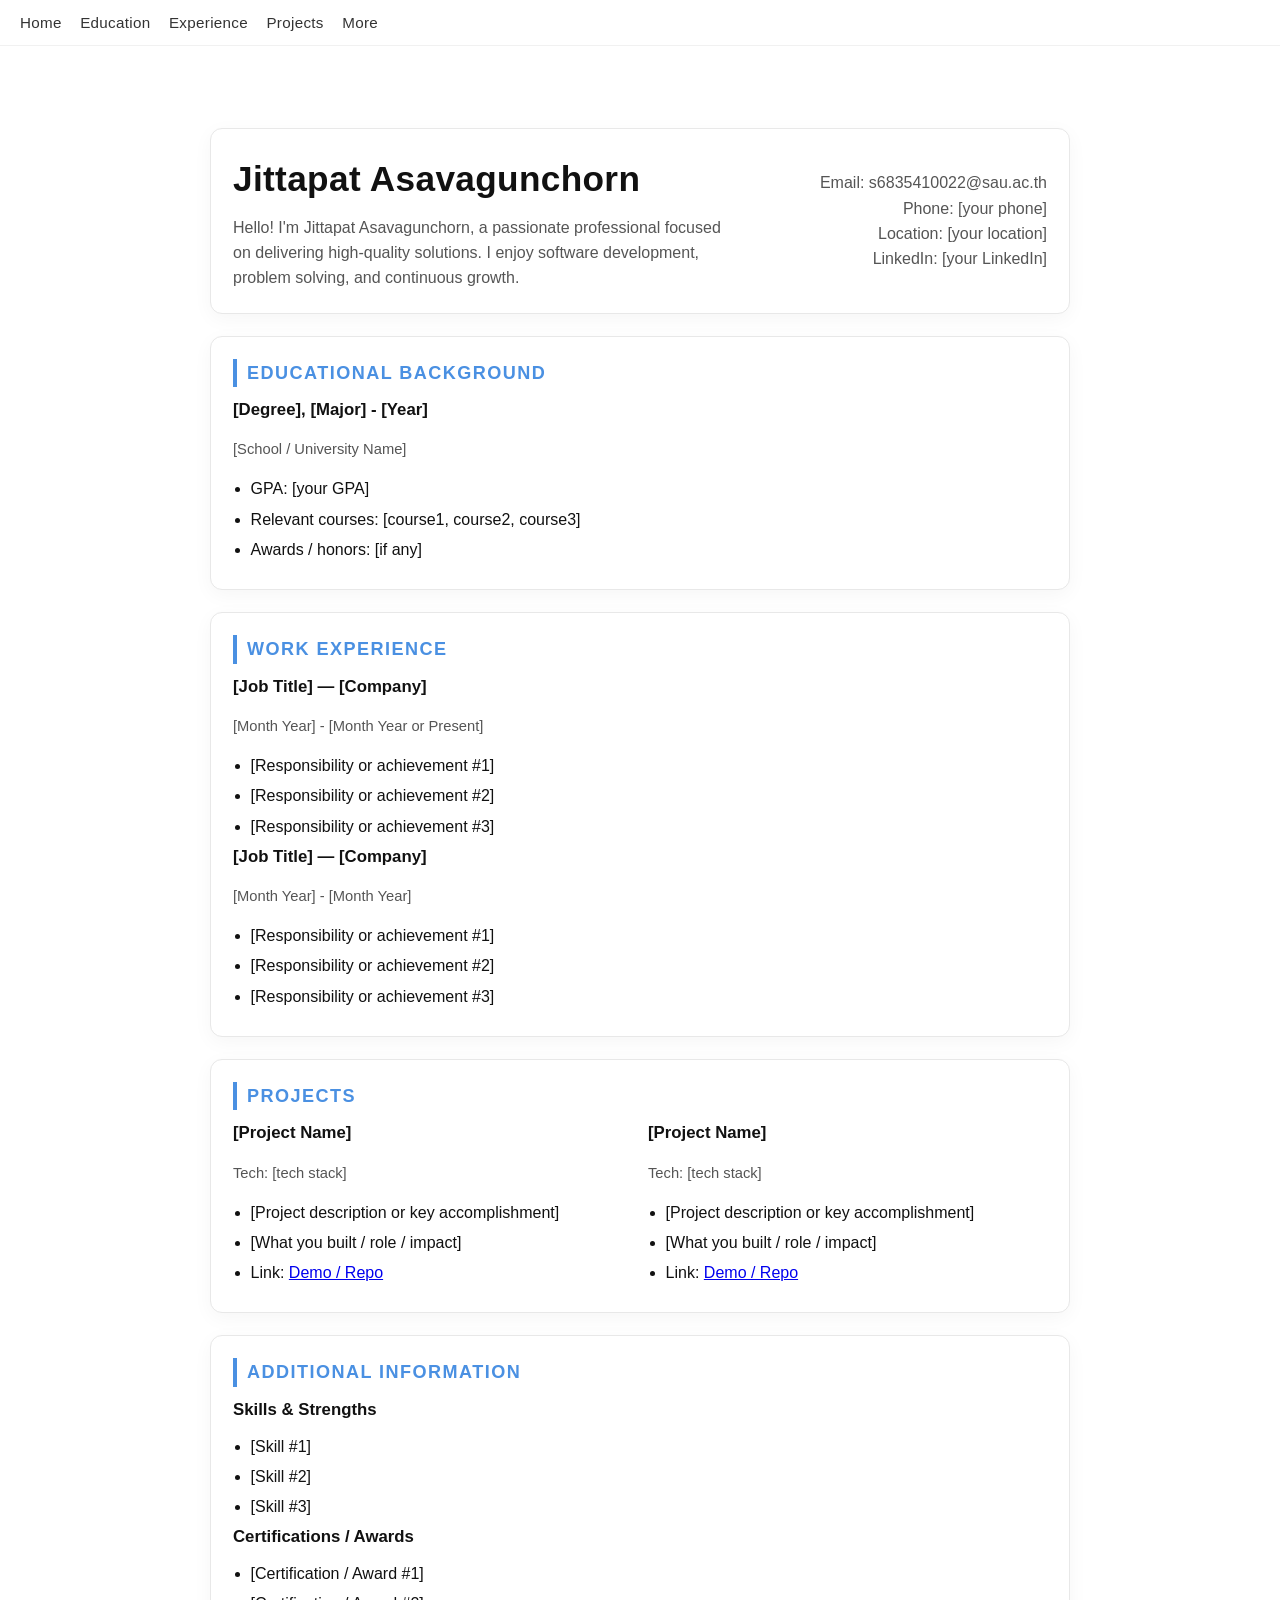
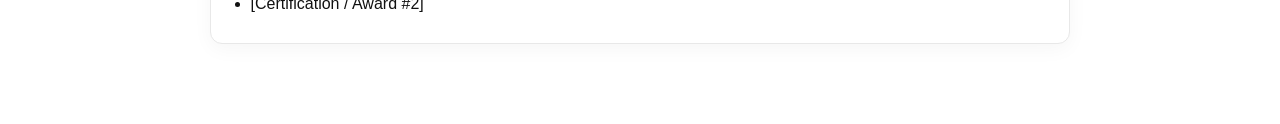
==== index.html @ 87a042e5 "Add portfolio website" ====
<!DOCTYPE html>
<html lang="en">
<head>
  <meta charset="UTF-8" />
  <meta name="viewport" content="width=device-width, initial-scale=1.0" />
  <title>Profile Portfolio</title>
  <style>
    :root {
      color-scheme: light;
      --bg: #ffffff;
      --text: #111111;
      --muted: #555555;
      --border: #e8e8e8;
      --accent: #4a90e2;
      --max-width: 900px;
    }

    * { box-sizing: border-box; }

    body {
      margin: 0;
      font-family: "Inter", "Segoe UI", Roboto, sans-serif;
      background: var(--bg);
      color: var(--text);
      line-height: 1.58;
    }

    .page {
      max-width: var(--max-width);
      margin: 0 auto;
      padding: 40px 20px 80px;
    }

    .card {
      border: 1px solid var(--border);
      border-radius: 12px;
      padding: 22px;
      background: #fff;
      box-shadow: 0 5px 20px rgba(0, 0, 0, 0.04);
      margin-top: 22px;
    }

    .hero h1 {
      margin: 0 0 8px;
      font-size: 2.2rem;
      letter-spacing: 0.01em;
    }

    .hero p {
      margin: 0;
      color: var(--muted);
      font-size: 1rem;
    }

    .section-title {
      margin-top: 0;
      margin-bottom: 10px;
      font-size: 1.13rem;
      text-transform: uppercase;
      letter-spacing: 0.08em;
      color: var(--accent);
    }

    .subheading {
      margin: 0;
      font-size: 1.05rem;
      font-weight: 600;
    }

    .muted {
      color: var(--muted);
      font-size: 0.92rem;
    }

    .list {
      margin: 10px 0 0;
      padding-left: 1.1rem;
    }

    .list li {
      margin: 5px 0;
    }

    .box-row {
      display: grid;
      grid-template-columns: 1fr;
      gap: 16px;
    }

    .topnav {
      position: sticky;
      top: 0;
      z-index: 20;
      background: rgba(255,255,255,0.98);
      border-bottom: 1px solid #f1f1f1;
      backdrop-filter: blur(8px);
      padding: 10px 20px;
      margin-bottom: 20px;
    }

    .topnav a {
      color: #333;
      text-decoration: none;
      margin-right: 14px;
      font-weight: 500;
      font-size: 0.95rem;
      letter-spacing: 0.02em;
    }

    .topnav a:hover {
      color: var(--accent);
    }

    .card {
      border: 1px solid var(--border);
      border-radius: 12px;
      padding: 22px;
      background: #fff;
      box-shadow: 0 5px 20px rgba(0, 0, 0, 0.04);
      margin-top: 22px;
      transition: transform 0.18s ease, box-shadow 0.18s ease;
    }

    .card:hover {
      transform: translateY(-2px);
      box-shadow: 0 10px 30px rgba(0, 0, 0, 0.08);
    }

    .section-title {
      margin-top: 0;
      margin-bottom: 10px;
      font-size: 1.13rem;
      text-transform: uppercase;
      letter-spacing: 0.08em;
      color: var(--accent);
      border-left: 4px solid var(--accent);
      padding-left: 10px;
    }

    @media (min-width: 720px) {
      .box-row { grid-template-columns: repeat(2, 1fr); }
      .hero { display: flex; justify-content: space-between; align-items: center; }
      .hero .left {max-width: 60%;}
      .hero .right {text-align: right;}
    }
  </style>
</head>
<body>
  <nav class="topnav">
    <a href="#home">Home</a>
    <a href="#education">Education</a>
    <a href="#experience">Experience</a>
    <a href="#projects">Projects</a>
    <a href="#more-info">More</a>
  </nav>

  <main class="page">
    <!-- 1. My information -->
    <section class="card hero" id="home">
      <div class="left">
        <h1>Jittapat Asavagunchorn</h1>
        <p>Hello! I'm Jittapat Asavagunchorn, a passionate professional focused on delivering high-quality solutions. I enjoy software development, problem solving, and continuous growth.</p>
      </div>
      <div class="right">
        <p class="muted">Email: s6835410022@sau.ac.th</p>
        <p class="muted">Phone: [your phone]</p>
        <p class="muted">Location: [your location]</p>
        <p class="muted">LinkedIn: [your LinkedIn]</p>
      </div>
    </section>

    <!-- 2. Educational background -->
    <section class="card" id="education">
      <h2 class="section-title">Educational Background</h2>
      <article>
        <p class="subheading">[Degree], [Major] - [Year]</p>
        <p class="muted">[School / University Name]</p>
        <ul class="list">
          <li>GPA: [your GPA]</li>
          <li>Relevant courses: [course1, course2, course3]</li>
          <li>Awards / honors: [if any]</li>
        </ul>
      </article>
    </section>

    <!-- 3. Work experience -->
    <section class="card" id="experience">
      <h2 class="section-title">Work Experience</h2>
      <article>
        <p class="subheading">[Job Title] — [Company]</p>
        <p class="muted">[Month Year] - [Month Year or Present]</p>
        <ul class="list">
          <li>[Responsibility or achievement #1]</li>
          <li>[Responsibility or achievement #2]</li>
          <li>[Responsibility or achievement #3]</li>
        </ul>
      </article>
      <article>
        <p class="subheading">[Job Title] — [Company]</p>
        <p class="muted">[Month Year] - [Month Year]</p>
        <ul class="list">
          <li>[Responsibility or achievement #1]</li>
          <li>[Responsibility or achievement #2]</li>
          <li>[Responsibility or achievement #3]</li>
        </ul>
      </article>
    </section>

    <!-- 4. Projects -->
    <section class="card" id="projects">
      <h2 class="section-title">Projects</h2>
      <div class="box-row">
        <article>
          <p class="subheading">[Project Name]</p>
          <p class="muted">Tech: [tech stack]</p>
          <ul class="list">
            <li>[Project description or key accomplishment]</li>
            <li>[What you built / role / impact]</li>
            <li>Link: <a href="[link]" target="_blank">Demo / Repo</a></li>
          </ul>
        </article>
        <article>
          <p class="subheading">[Project Name]</p>
          <p class="muted">Tech: [tech stack]</p>
          <ul class="list">
            <li>[Project description or key accomplishment]</li>
            <li>[What you built / role / impact]</li>
            <li>Link: <a href="[link]" target="_blank">Demo / Repo</a></li>
          </ul>
        </article>
      </div>
    </section>

    <!-- 5. More info -->
    <section class="card" id="more-info">
      <h2 class="section-title">Additional Information</h2>
      <article>
        <p class="subheading">Skills & Strengths</p>
        <ul class="list">
          <li>[Skill #1]</li>
          <li>[Skill #2]</li>
          <li>[Skill #3]</li>
        </ul>
      </article>
      <article>
        <p class="subheading">Certifications / Awards</p>
        <ul class="list">
          <li>[Certification / Award #1]</li>
          <li>[Certification / Award #2]</li>
        </ul>
      </article>
    </section>
  </main>
</body>
</html>
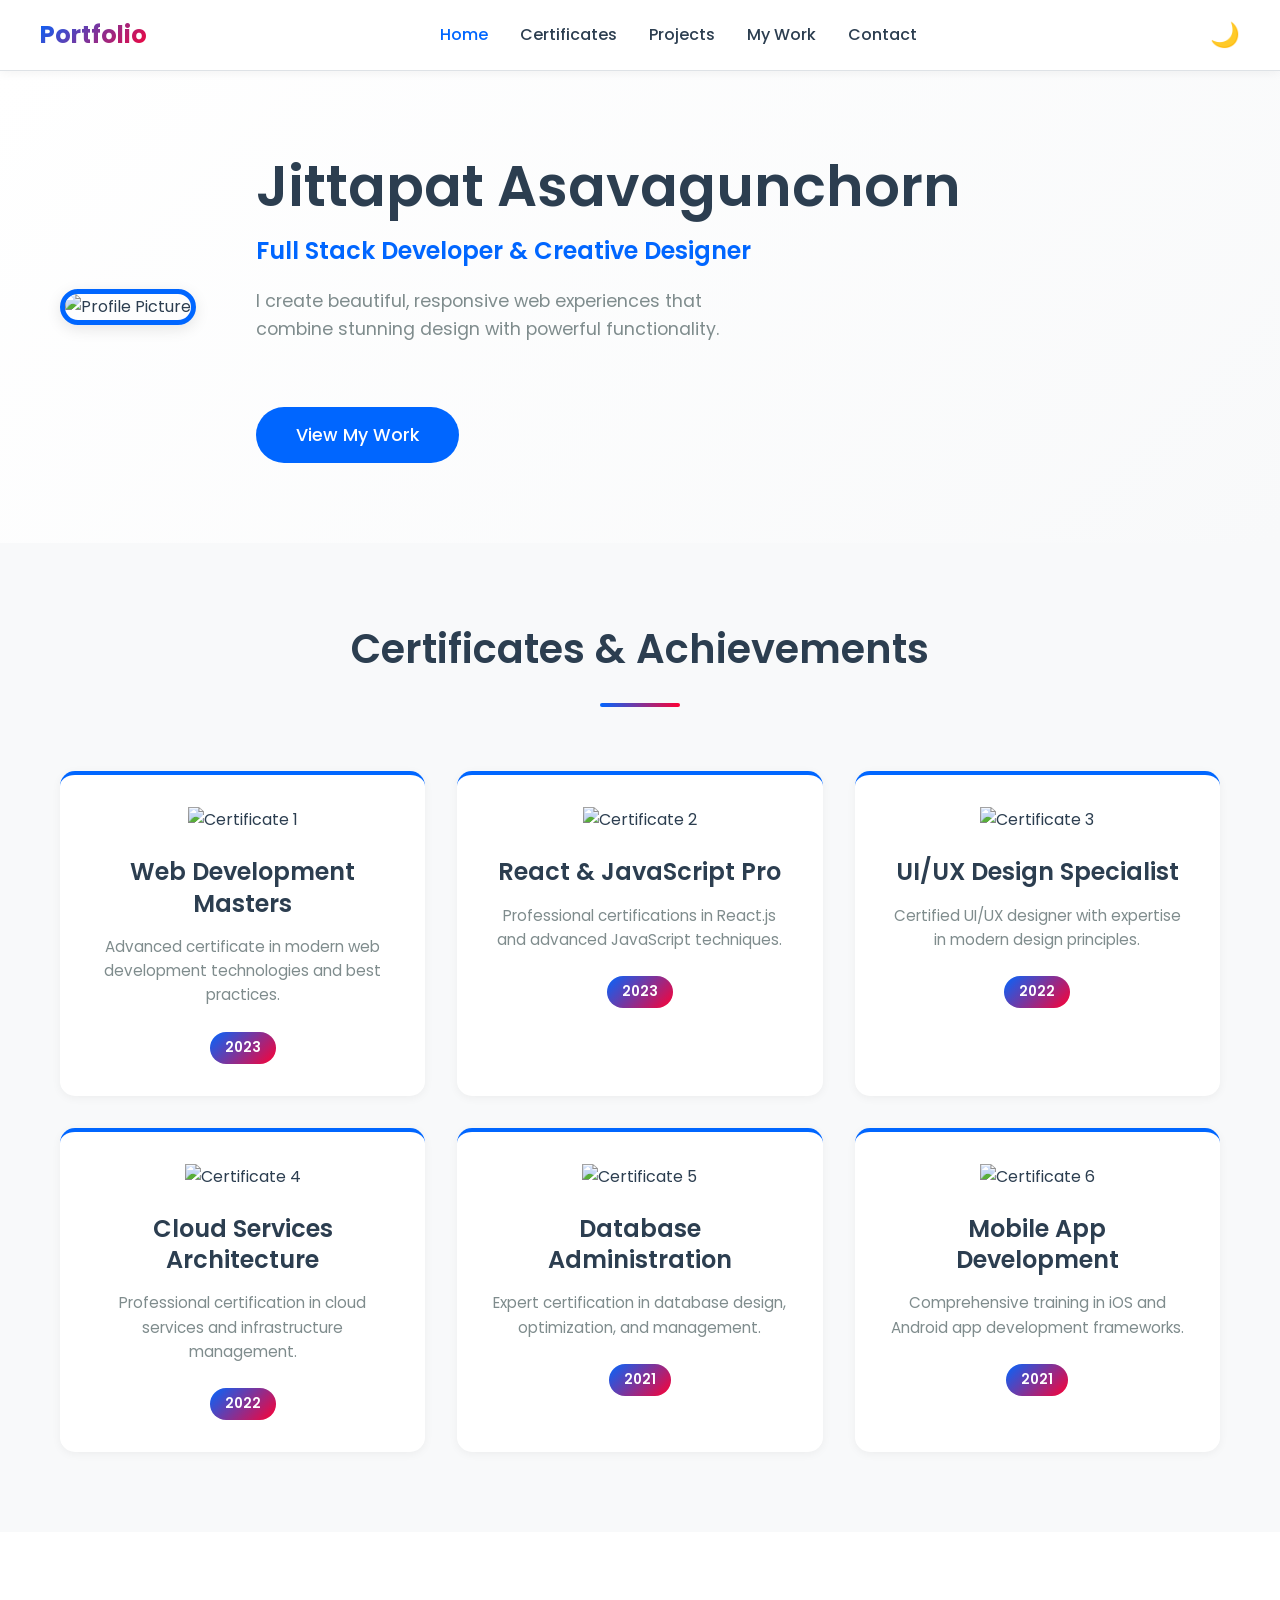
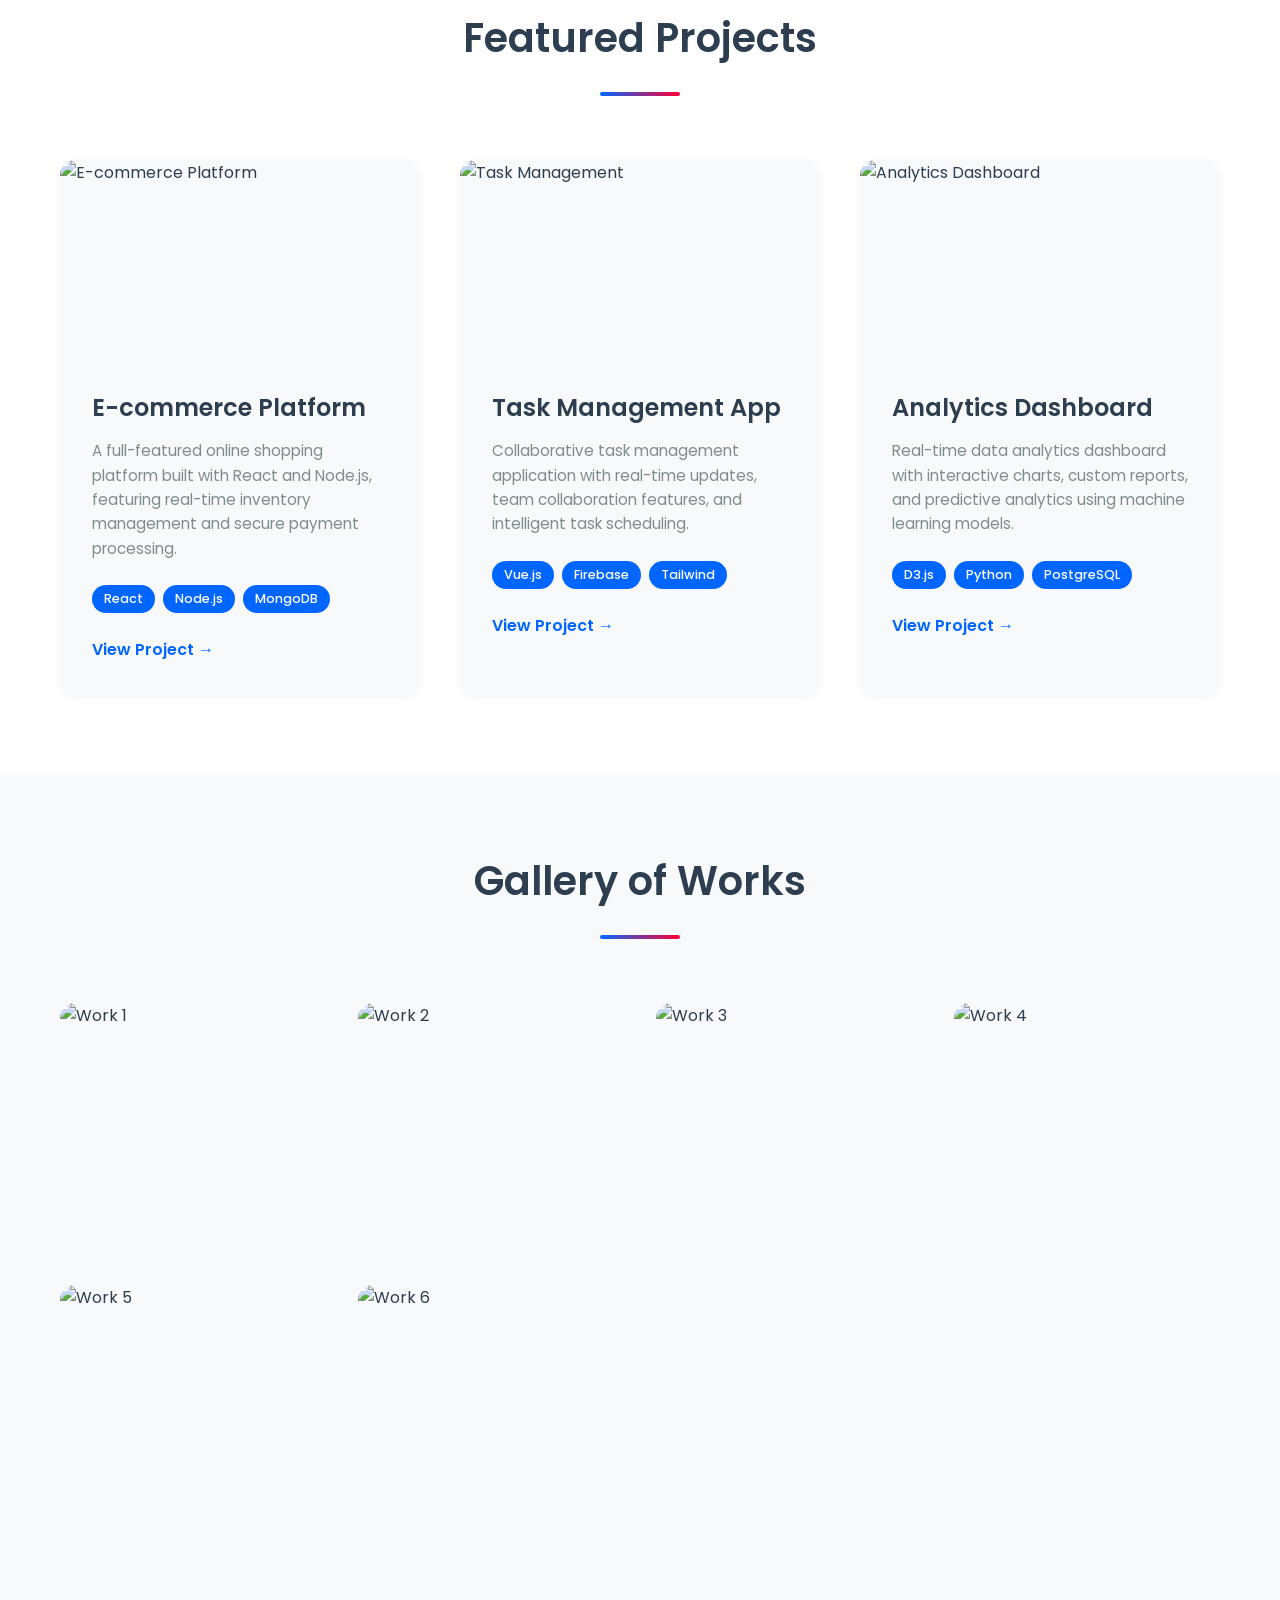
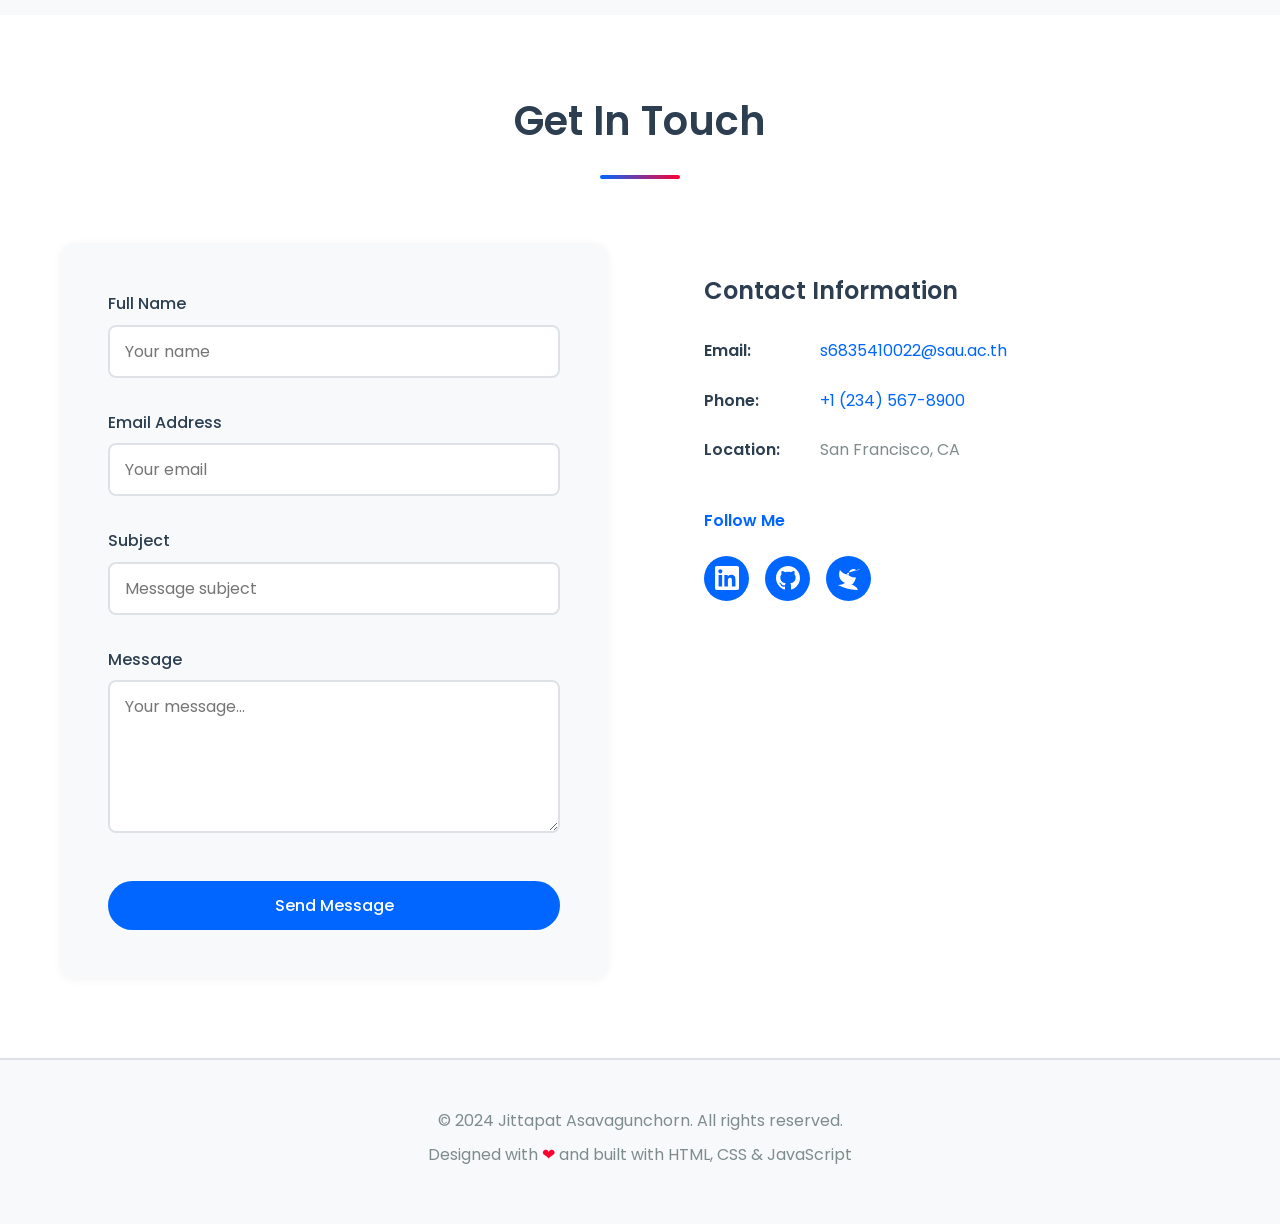
==== commit 2532615b: "new update" ====
--- a/index.html
+++ b/index.html
@@ -1,255 +1,315 @@
 <!DOCTYPE html>
 <html lang="en">
 <head>
-  <meta charset="UTF-8" />
-  <meta name="viewport" content="width=device-width, initial-scale=1.0" />
-  <title>Profile Portfolio</title>
-  <style>
-    :root {
-      color-scheme: light;
-      --bg: #ffffff;
-      --text: #111111;
-      --muted: #555555;
-      --border: #e8e8e8;
-      --accent: #4a90e2;
-      --max-width: 900px;
-    }
-
-    * { box-sizing: border-box; }
-
-    body {
-      margin: 0;
-      font-family: "Inter", "Segoe UI", Roboto, sans-serif;
-      background: var(--bg);
-      color: var(--text);
-      line-height: 1.58;
-    }
-
-    .page {
-      max-width: var(--max-width);
-      margin: 0 auto;
-      padding: 40px 20px 80px;
-    }
-
-    .card {
-      border: 1px solid var(--border);
-      border-radius: 12px;
-      padding: 22px;
-      background: #fff;
-      box-shadow: 0 5px 20px rgba(0, 0, 0, 0.04);
-      margin-top: 22px;
-    }
-
-    .hero h1 {
-      margin: 0 0 8px;
-      font-size: 2.2rem;
-      letter-spacing: 0.01em;
-    }
-
-    .hero p {
-      margin: 0;
-      color: var(--muted);
-      font-size: 1rem;
-    }
-
-    .section-title {
-      margin-top: 0;
-      margin-bottom: 10px;
-      font-size: 1.13rem;
-      text-transform: uppercase;
-      letter-spacing: 0.08em;
-      color: var(--accent);
-    }
-
-    .subheading {
-      margin: 0;
-      font-size: 1.05rem;
-      font-weight: 600;
-    }
-
-    .muted {
-      color: var(--muted);
-      font-size: 0.92rem;
-    }
-
-    .list {
-      margin: 10px 0 0;
-      padding-left: 1.1rem;
-    }
-
-    .list li {
-      margin: 5px 0;
-    }
-
-    .box-row {
-      display: grid;
-      grid-template-columns: 1fr;
-      gap: 16px;
-    }
-
-    .topnav {
-      position: sticky;
-      top: 0;
-      z-index: 20;
-      background: rgba(255,255,255,0.98);
-      border-bottom: 1px solid #f1f1f1;
-      backdrop-filter: blur(8px);
-      padding: 10px 20px;
-      margin-bottom: 20px;
-    }
-
-    .topnav a {
-      color: #333;
-      text-decoration: none;
-      margin-right: 14px;
-      font-weight: 500;
-      font-size: 0.95rem;
-      letter-spacing: 0.02em;
-    }
-
-    .topnav a:hover {
-      color: var(--accent);
-    }
-
-    .card {
-      border: 1px solid var(--border);
-      border-radius: 12px;
-      padding: 22px;
-      background: #fff;
-      box-shadow: 0 5px 20px rgba(0, 0, 0, 0.04);
-      margin-top: 22px;
-      transition: transform 0.18s ease, box-shadow 0.18s ease;
-    }
-
-    .card:hover {
-      transform: translateY(-2px);
-      box-shadow: 0 10px 30px rgba(0, 0, 0, 0.08);
-    }
-
-    .section-title {
-      margin-top: 0;
-      margin-bottom: 10px;
-      font-size: 1.13rem;
-      text-transform: uppercase;
-      letter-spacing: 0.08em;
-      color: var(--accent);
-      border-left: 4px solid var(--accent);
-      padding-left: 10px;
-    }
-
-    @media (min-width: 720px) {
-      .box-row { grid-template-columns: repeat(2, 1fr); }
-      .hero { display: flex; justify-content: space-between; align-items: center; }
-      .hero .left {max-width: 60%;}
-      .hero .right {text-align: right;}
-    }
-  </style>
+    <meta charset="UTF-8">
+    <meta name="viewport" content="width=device-width, initial-scale=1.0">
+    <title>Portfolio - Professional Resume & Showcase</title>
+    <link rel="preconnect" href="https://fonts.googleapis.com">
+    <link rel="preconnect" href="https://fonts.gstatic.com" crossorigin>
+    <link href="https://fonts.googleapis.com/css2?family=Poppins:wght@300;400;500;600;700&family=Roboto:wght@400;500;700&display=swap" rel="stylesheet">
+    <link rel="stylesheet" href="styles.css">
 </head>
 <body>
-  <nav class="topnav">
-    <a href="#home">Home</a>
-    <a href="#education">Education</a>
-    <a href="#experience">Experience</a>
-    <a href="#projects">Projects</a>
-    <a href="#more-info">More</a>
-  </nav>
-
-  <main class="page">
-    <!-- 1. My information -->
-    <section class="card hero" id="home">
-      <div class="left">
-        <h1>Jittapat Asavagunchorn</h1>
-        <p>Hello! I'm Jittapat Asavagunchorn, a passionate professional focused on delivering high-quality solutions. I enjoy software development, problem solving, and continuous growth.</p>
-      </div>
-      <div class="right">
-        <p class="muted">Email: s6835410022@sau.ac.th</p>
-        <p class="muted">Phone: [your phone]</p>
-        <p class="muted">Location: [your location]</p>
-        <p class="muted">LinkedIn: [your LinkedIn]</p>
-      </div>
-    </section>
-
-    <!-- 2. Educational background -->
-    <section class="card" id="education">
-      <h2 class="section-title">Educational Background</h2>
-      <article>
-        <p class="subheading">[Degree], [Major] - [Year]</p>
-        <p class="muted">[School / University Name]</p>
-        <ul class="list">
-          <li>GPA: [your GPA]</li>
-          <li>Relevant courses: [course1, course2, course3]</li>
-          <li>Awards / honors: [if any]</li>
-        </ul>
-      </article>
-    </section>
-
-    <!-- 3. Work experience -->
-    <section class="card" id="experience">
-      <h2 class="section-title">Work Experience</h2>
-      <article>
-        <p class="subheading">[Job Title] — [Company]</p>
-        <p class="muted">[Month Year] - [Month Year or Present]</p>
-        <ul class="list">
-          <li>[Responsibility or achievement #1]</li>
-          <li>[Responsibility or achievement #2]</li>
-          <li>[Responsibility or achievement #3]</li>
-        </ul>
-      </article>
-      <article>
-        <p class="subheading">[Job Title] — [Company]</p>
-        <p class="muted">[Month Year] - [Month Year]</p>
-        <ul class="list">
-          <li>[Responsibility or achievement #1]</li>
-          <li>[Responsibility or achievement #2]</li>
-          <li>[Responsibility or achievement #3]</li>
-        </ul>
-      </article>
-    </section>
-
-    <!-- 4. Projects -->
-    <section class="card" id="projects">
-      <h2 class="section-title">Projects</h2>
-      <div class="box-row">
-        <article>
-          <p class="subheading">[Project Name]</p>
-          <p class="muted">Tech: [tech stack]</p>
-          <ul class="list">
-            <li>[Project description or key accomplishment]</li>
-            <li>[What you built / role / impact]</li>
-            <li>Link: <a href="[link]" target="_blank">Demo / Repo</a></li>
-          </ul>
-        </article>
-        <article>
-          <p class="subheading">[Project Name]</p>
-          <p class="muted">Tech: [tech stack]</p>
-          <ul class="list">
-            <li>[Project description or key accomplishment]</li>
-            <li>[What you built / role / impact]</li>
-            <li>Link: <a href="[link]" target="_blank">Demo / Repo</a></li>
-          </ul>
-        </article>
-      </div>
-    </section>
-
-    <!-- 5. More info -->
-    <section class="card" id="more-info">
-      <h2 class="section-title">Additional Information</h2>
-      <article>
-        <p class="subheading">Skills & Strengths</p>
-        <ul class="list">
-          <li>[Skill #1]</li>
-          <li>[Skill #2]</li>
-          <li>[Skill #3]</li>
-        </ul>
-      </article>
-      <article>
-        <p class="subheading">Certifications / Awards</p>
-        <ul class="list">
-          <li>[Certification / Award #1]</li>
-          <li>[Certification / Award #2]</li>
-        </ul>
-      </article>
-    </section>
-  </main>
+    <!-- Navigation Bar -->
+    <nav class="navbar">
+        <div class="container nav-container">
+            <div class="logo">Portfolio</div>
+            <ul class="nav-menu">
+                <li><a href="#home" class="nav-link">Home</a></li>
+                <li><a href="#certificates" class="nav-link">Certificates</a></li>
+                <li><a href="#projects" class="nav-link">Projects</a></li>
+                <li><a href="#work" class="nav-link">My Work</a></li>
+                <li><a href="#contact" class="nav-link">Contact</a></li>
+            </ul>
+            <div class="nav-icons">
+                <button class="theme-toggle" id="themeToggle" title="Toggle Dark Mode">🌙</button>
+                <button class="hamburger" id="hamburger">
+                    <span></span>
+                    <span></span>
+                    <span></span>
+                </button>
+            </div>
+        </div>
+    </nav>
+
+    <!-- Hero Section -->
+    <section id="home" class="hero">
+        <div class="container">
+            <div class="hero-content">
+                <div class="hero-image fade-in">
+                    <img src="https://via.placeholder.com/250" alt="Profile Picture" class="profile-pic">
+                </div>
+                <div class="hero-text fade-in" style="animation-delay: 0.2s;">
+                    <h1 class="hero-title">Jittapat Asavagunchorn</h1>
+                    <p class="hero-subtitle">Full Stack Developer & Creative Designer</p>
+                    <p class="hero-description">I create beautiful, responsive web experiences that combine stunning design with powerful functionality.</p>
+                    <button class="cta-button primary-btn" onclick="document.getElementById('projects').scrollIntoView({behavior: 'smooth'})">View My Work</button>
+                </div>
+            </div>
+        </div>
+    </section>
+
+    <!-- Certificates Section -->
+    <section id="certificates" class="certificates">
+        <div class="container">
+            <h2 class="section-title">Certificates & Achievements</h2>
+            <div class="certificates-grid">
+                <!-- Certificate 1 -->
+                <div class="certificate-card fade-in">
+                    <div class="cert-image">
+                        <img src="https://via.placeholder.com/200" alt="Certificate 1">
+                    </div>
+                    <h3>Web Development Masters</h3>
+                    <p>Advanced certificate in modern web development technologies and best practices.</p>
+                    <span class="cert-year">2023</span>
+                </div>
+
+                <!-- Certificate 2 -->
+                <div class="certificate-card fade-in" style="animation-delay: 0.1s;">
+                    <div class="cert-image">
+                        <img src="https://via.placeholder.com/200" alt="Certificate 2">
+                    </div>
+                    <h3>React & JavaScript Pro</h3>
+                    <p>Professional certifications in React.js and advanced JavaScript techniques.</p>
+                    <span class="cert-year">2023</span>
+                </div>
+
+                <!-- Certificate 3 -->
+                <div class="certificate-card fade-in" style="animation-delay: 0.2s;">
+                    <div class="cert-image">
+                        <img src="https://via.placeholder.com/200" alt="Certificate 3">
+                    </div>
+                    <h3>UI/UX Design Specialist</h3>
+                    <p>Certified UI/UX designer with expertise in modern design principles.</p>
+                    <span class="cert-year">2022</span>
+                </div>
+
+                <!-- Certificate 4 -->
+                <div class="certificate-card fade-in" style="animation-delay: 0.3s;">
+                    <div class="cert-image">
+                        <img src="https://via.placeholder.com/200" alt="Certificate 4">
+                    </div>
+                    <h3>Cloud Services Architecture</h3>
+                    <p>Professional certification in cloud services and infrastructure management.</p>
+                    <span class="cert-year">2022</span>
+                </div>
+
+                <!-- Certificate 5 -->
+                <div class="certificate-card fade-in" style="animation-delay: 0.4s;">
+                    <div class="cert-image">
+                        <img src="https://via.placeholder.com/200" alt="Certificate 5">
+                    </div>
+                    <h3>Database Administration</h3>
+                    <p>Expert certification in database design, optimization, and management.</p>
+                    <span class="cert-year">2021</span>
+                </div>
+
+                <!-- Certificate 6 -->
+                <div class="certificate-card fade-in" style="animation-delay: 0.5s;">
+                    <div class="cert-image">
+                        <img src="https://via.placeholder.com/200" alt="Certificate 6">
+                    </div>
+                    <h3>Mobile App Development</h3>
+                    <p>Comprehensive training in iOS and Android app development frameworks.</p>
+                    <span class="cert-year">2021</span>
+                </div>
+            </div>
+        </div>
+    </section>
+
+    <!-- Projects Section -->
+    <section id="projects" class="projects">
+        <div class="container">
+            <h2 class="section-title">Featured Projects</h2>
+            <div class="projects-grid">
+                <!-- Project 1 -->
+                <div class="project-card fade-in">
+                    <div class="project-image">
+                        <img src="https://via.placeholder.com/300x200" alt="E-commerce Platform">
+                    </div>
+                    <div class="project-content">
+                        <h3>E-commerce Platform</h3>
+                        <p>A full-featured online shopping platform built with React and Node.js, featuring real-time inventory management and secure payment processing.</p>
+                        <div class="project-tags">
+                            <span class="tag">React</span>
+                            <span class="tag">Node.js</span>
+                            <span class="tag">MongoDB</span>
+                        </div>
+                        <a href="#" class="project-link">View Project →</a>
+                    </div>
+                </div>
+
+                <!-- Project 2 -->
+                <div class="project-card fade-in" style="animation-delay: 0.1s;">
+                    <div class="project-image">
+                        <img src="https://via.placeholder.com/300x200" alt="Task Management">
+                    </div>
+                    <div class="project-content">
+                        <h3>Task Management App</h3>
+                        <p>Collaborative task management application with real-time updates, team collaboration features, and intelligent task scheduling.</p>
+                        <div class="project-tags">
+                            <span class="tag">Vue.js</span>
+                            <span class="tag">Firebase</span>
+                            <span class="tag">Tailwind</span>
+                        </div>
+                        <a href="#" class="project-link">View Project →</a>
+                    </div>
+                </div>
+
+                <!-- Project 3 -->
+                <div class="project-card fade-in" style="animation-delay: 0.2s;">
+                    <div class="project-image">
+                        <img src="https://via.placeholder.com/300x200" alt="Analytics Dashboard">
+                    </div>
+                    <div class="project-content">
+                        <h3>Analytics Dashboard</h3>
+                        <p>Real-time data analytics dashboard with interactive charts, custom reports, and predictive analytics using machine learning models.</p>
+                        <div class="project-tags">
+                            <span class="tag">D3.js</span>
+                            <span class="tag">Python</span>
+                            <span class="tag">PostgreSQL</span>
+                        </div>
+                        <a href="#" class="project-link">View Project →</a>
+                    </div>
+                </div>
+            </div>
+        </div>
+    </section>
+
+    <!-- My Work Section -->
+    <section id="work" class="my-work">
+        <div class="container">
+            <h2 class="section-title">Gallery of Works</h2>
+            <div class="work-gallery">
+                <div class="work-item fade-in">
+                    <img src="https://via.placeholder.com/250x250" alt="Work 1">
+                    <div class="work-overlay">
+                        <h4>Website Redesign</h4>
+                        <p>Modern UI/UX</p>
+                    </div>
+                </div>
+
+                <div class="work-item fade-in" style="animation-delay: 0.1s;">
+                    <img src="https://via.placeholder.com/250x250" alt="Work 2">
+                    <div class="work-overlay">
+                        <h4>Mobile Application</h4>
+                        <p>Cross-platform App</p>
+                    </div>
+                </div>
+
+                <div class="work-item fade-in" style="animation-delay: 0.2s;">
+                    <img src="https://via.placeholder.com/250x250" alt="Work 3">
+                    <div class="work-overlay">
+                        <h4>Brand Identity</h4>
+                        <p>Logo & Guidelines</p>
+                    </div>
+                </div>
+
+                <div class="work-item fade-in" style="animation-delay: 0.3s;">
+                    <img src="https://via.placeholder.com/250x250" alt="Work 4">
+                    <div class="work-overlay">
+                        <h4>Web Application</h4>
+                        <p>SaaS Platform</p>
+                    </div>
+                </div>
+
+                <div class="work-item fade-in" style="animation-delay: 0.4s;">
+                    <img src="https://via.placeholder.com/250x250" alt="Work 5">
+                    <div class="work-overlay">
+                        <h4>Dashboard Design</h4>
+                        <p>Analytics Platform</p>
+                    </div>
+                </div>
+
+                <div class="work-item fade-in" style="animation-delay: 0.5s;">
+                    <img src="https://via.placeholder.com/250x250" alt="Work 6">
+                    <div class="work-overlay">
+                        <h4>E-commerce Site</h4>
+                        <p>Online Store</p>
+                    </div>
+                </div>
+            </div>
+        </div>
+    </section>
+
+    <!-- Contact Section -->
+    <section id="contact" class="contact">
+        <div class="container">
+            <h2 class="section-title">Get In Touch</h2>
+            <div class="contact-content">
+                <div class="contact-form fade-in">
+                    <form id="contactForm" class="form">
+                        <div class="form-group">
+                            <label for="name">Full Name</label>
+                            <input type="text" id="name" name="name" required placeholder="Your name">
+                        </div>
+
+                        <div class="form-group">
+                            <label for="email">Email Address</label>
+                            <input type="email" id="email" name="email" required placeholder="Your email">
+                        </div>
+
+                        <div class="form-group">
+                            <label for="subject">Subject</label>
+                            <input type="text" id="subject" name="subject" placeholder="Message subject">
+                        </div>
+
+                        <div class="form-group">
+                            <label for="message">Message</label>
+                            <textarea id="message" name="message" rows="5" required placeholder="Your message..."></textarea>
+                        </div>
+
+                        <button type="submit" class="submit-btn primary-btn">Send Message</button>
+                        <div id="formMessage" class="form-message"></div>
+                    </form>
+                </div>
+
+                <div class="contact-info fade-in" style="animation-delay: 0.2s;">
+                    <h3>Contact Information</h3>
+                    <div class="info-item">
+                        <span class="info-label">Email:</span>
+                        <a href="mailto:s6835410022@sau.ac.th">s6835410022@sau.ac.th</a>
+                    </div>
+                    <div class="info-item">
+                        <span class="info-label">Phone:</span>
+                        <a href="tel:+1234567890">+1 (234) 567-8900</a>
+                    </div>
+                    <div class="info-item">
+                        <span class="info-label">Location:</span>
+                        <p>San Francisco, CA</p>
+                    </div>
+
+                    <h4 class="social-title">Follow Me</h4>
+                    <div class="social-links">
+                        <a href="#" class="social-link" title="LinkedIn">
+                            <svg viewBox="0 0 24 24" width="24" height="24">
+                                <path fill="currentColor" d="M20.447 20.452h-3.554v-5.569c0-1.328-.027-3.037-1.852-3.037-1.853 0-2.136 1.445-2.136 2.939v5.667H9.351V9h3.414v1.561h.046c.477-.9 1.637-1.85 3.37-1.85 3.601 0 4.267 2.37 4.267 5.455v6.286zM5.337 7.433c-1.144 0-2.063-.926-2.063-2.065 0-1.138.92-2.063 2.063-2.063 1.14 0 2.064.925 2.064 2.063 0 1.139-.925 2.065-2.064 2.065zm1.782 13.019H3.555V9h3.564v11.452zM22.225 0H1.771C.792 0 0 .774 0 1.729v20.542C0 23.227.792 24 1.771 24h20.451C23.2 24 24 23.227 24 22.271V1.729C24 .774 23.2 0 22.225 0z"/>
+                            </svg>
+                        </a>
+                        <a href="#" class="social-link" title="GitHub">
+                            <svg viewBox="0 0 24 24" width="24" height="24">
+                                <path fill="currentColor" d="M12 0c-6.626 0-12 5.373-12 12 0 5.302 3.438 9.8 8.207 11.387.599.111.793-.261.793-.577v-2.234c-3.338.726-4.033-1.416-4.033-1.416-.546-1.387-1.333-1.756-1.333-1.756-1.089-.745.083-.729.083-.729 1.205.084 1.839 1.237 1.839 1.237 1.07 1.834 2.807 1.304 3.492.997.107-.775.418-1.305.762-1.604-2.665-.305-5.467-1.334-5.467-5.931 0-1.311.469-2.381 1.236-3.221-.124-.303-.535-1.524.117-3.176 0 0 1.008-.322 3.301 1.23.957-.266 1.983-.399 3.003-.404 1.02.005 2.047.138 3.006.404 2.291-1.552 3.297-1.23 3.297-1.23.653 1.653.242 2.874.118 3.176.77.84 1.235 1.911 1.235 3.221 0 4.609-2.807 5.624-5.479 5.921.43.372.823 1.102.823 2.222v 3.293c0 .319.192.694.801.576 4.765-1.589 8.199-6.086 8.199-11.386 0-6.627-5.373-12-12-12z"/>
+                            </svg>
+                        </a>
+                        <a href="#" class="social-link" title="Twitter">
+                            <svg viewBox="0 0 24 24" width="24" height="24">
+                                <path fill="currentColor" d="M23 3a10.9 10.9 0 01-3.14 1.53 4.48 4.48 0 00-7.86 3v1A10.66 10.66 0 013 4s-4 9 5 13a11.64 11.64 0 01-7 2s9 5 20 5a9.5 9.5 0 00-9-5.5c4.75 2.25 7-7 7-7a10.6 10.6 0 01-9.12-4.3z"/>
+                            </svg>
+                        </a>
+                    </div>
+                </div>
+            </div>
+        </div>
+    </section>
+
+    <!-- Footer -->
+    <footer class="footer">
+        <div class="container">
+            <p>&copy; 2024 Jittapat Asavagunchorn. All rights reserved.</p>
+            <p>Designed with <span class="heart">❤</span> and built with HTML, CSS & JavaScript</p>
+        </div>
+    </footer>
+
+    <script src="script.js"></script>
 </body>
 </html>
--- a/styles.css
+++ b/styles.css
@@ -0,0 +1,899 @@
+/* ============================================
+   GLOBAL STYLES & CSS VARIABLES
+   ============================================ */
+
+:root {
+    --primary-color: #0066ff;
+    --secondary-color: #ff0033;
+    --white: #ffffff;
+    --dark-bg: #0f0f0f;
+    --light-gray: #f8f9fa;
+    --medium-gray: #e9ecef;
+    --text-dark: #2c3e50;
+    --text-light: #7f8c8d;
+    --border-color: #dee2e6;
+    --transition: all 0.3s cubic-bezier(0.4, 0, 0.2, 1);
+    --box-shadow: 0 4px 15px rgba(0, 0, 0, 0.1);
+}
+
+body.dark-mode {
+    --white: #1a1a1a;
+    --light-gray: #2d2d2d;
+    --medium-gray: #3a3a3a;
+    --text-dark: #f0f0f0;
+    --text-light: #b0b0b0;
+    --border-color: #404040;
+}
+
+* {
+    margin: 0;
+    padding: 0;
+    box-sizing: border-box;
+}
+
+html {
+    scroll-behavior: smooth;
+}
+
+body {
+    font-family: 'Poppins', sans-serif;
+    background-color: var(--white);
+    color: var(--text-dark);
+    line-height: 1.6;
+    transition: var(--transition);
+}
+
+.container {
+    max-width: 1200px;
+    margin: 0 auto;
+    padding: 0 20px;
+}
+
+/* ============================================
+   TYPOGRAPHY
+   ============================================ */
+
+h1, h2, h3, h4, h5, h6 {
+    font-weight: 600;
+    line-height: 1.3;
+    margin-bottom: 1rem;
+}
+
+h1 {
+    font-size: 3rem;
+}
+
+h2 {
+    font-size: 2.5rem;
+}
+
+h3 {
+    font-size: 1.5rem;
+}
+
+p {
+    color: var(--text-light);
+    margin-bottom: 1rem;
+}
+
+a {
+    color: var(--primary-color);
+    text-decoration: none;
+    transition: var(--transition);
+}
+
+/* ============================================
+   BUTTONS & LINKS
+   ============================================ */
+
+.primary-btn {
+    background: linear-gradient(135deg, var(--primary-color), var(--primary-color));
+    color: var(--white);
+    border: none;
+    padding: 12px 30px;
+    border-radius: 50px;
+    font-size: 1rem;
+    font-weight: 500;
+    cursor: pointer;
+    transition: var(--transition);
+    display: inline-block;
+    font-family: 'Poppins', sans-serif;
+}
+
+.primary-btn:hover {
+    transform: translateY(-3px);
+    box-shadow: 0 8px 20px rgba(0, 102, 255, 0.3);
+}
+
+.primary-btn:active {
+    transform: translateY(-1px);
+}
+
+.cta-button {
+    margin-top: 2rem;
+    font-size: 1.1rem;
+    padding: 15px 40px;
+}
+
+/* ============================================
+   NAVIGATION BAR
+   ============================================ */
+
+.navbar {
+    position: sticky;
+    top: 0;
+    background-color: var(--white);
+    border-bottom: 1px solid var(--border-color);
+    z-index: 1000;
+    box-shadow: 0 2px 10px rgba(0, 0, 0, 0.05);
+    transition: var(--transition);
+}
+
+.nav-container {
+    display: flex;
+    justify-content: space-between;
+    align-items: center;
+    padding: 1rem 0;
+}
+
+.logo {
+    font-size: 1.5rem;
+    font-weight: 700;
+    background: linear-gradient(135deg, var(--primary-color), var(--secondary-color));
+    -webkit-background-clip: text;
+    -webkit-text-fill-color: transparent;
+    background-clip: text;
+}
+
+.nav-menu {
+    display: flex;
+    list-style: none;
+    gap: 2rem;
+}
+
+.nav-link {
+    color: var(--text-dark);
+    font-weight: 500;
+    position: relative;
+    transition: var(--transition);
+}
+
+.nav-link::after {
+    content: '';
+    position: absolute;
+    bottom: -5px;
+    left: 0;
+    width: 0;
+    height: 2px;
+    background: var(--primary-color);
+    transition: var(--transition);
+}
+
+.nav-link:hover {
+    color: var(--primary-color);
+}
+
+.nav-link:hover::after {
+    width: 100%;
+}
+
+.nav-icons {
+    display: flex;
+    gap: 1rem;
+    align-items: center;
+}
+
+.theme-toggle {
+    background: none;
+    border: none;
+    font-size: 1.5rem;
+    cursor: pointer;
+    transition: var(--transition);
+}
+
+.theme-toggle:hover {
+    transform: rotate(20deg);
+}
+
+.hamburger {
+    display: none;
+    flex-direction: column;
+    background: none;
+    border: none;
+    cursor: pointer;
+}
+
+.hamburger span {
+    width: 25px;
+    height: 3px;
+    background-color: var(--text-dark);
+    margin: 5px 0;
+    transition: var(--transition);
+}
+
+/* ============================================
+   HERO SECTION
+   ============================================ */
+
+.hero {
+    padding: 80px 0;
+    background: linear-gradient(135deg, var(--white) 0%, var(--light-gray) 100%);
+}
+
+.hero .container {
+    display: flex;
+    align-items: center;
+    justify-content: space-between;
+}
+
+.hero-content {
+    display: flex;
+    align-items: center;
+    gap: 60px;
+    width: 100%;
+}
+
+.hero-image {
+    flex-shrink: 0;
+}
+
+.profile-pic {
+    width: 300px;
+    height: 300px;
+    border-radius: 20px;
+    border: 5px solid var(--primary-color);
+    object-fit: cover;
+    box-shadow: var(--box-shadow);
+    transition: var(--transition);
+}
+
+.profile-pic:hover {
+    transform: scale(1.05);
+    border-color: var(--secondary-color);
+}
+
+.hero-text {
+    flex: 1;
+}
+
+.hero-title {
+    font-size: 3.5rem;
+    margin-bottom: 0.5rem;
+    color: var(--text-dark);
+}
+
+.hero-subtitle {
+    font-size: 1.5rem;
+    color: var(--primary-color);
+    font-weight: 600;
+    margin-bottom: 1rem;
+}
+
+.hero-description {
+    font-size: 1.1rem;
+    margin-bottom: 2rem;
+    max-width: 500px;
+}
+
+/* ============================================
+   SECTION STYLES
+   ============================================ */
+
+section {
+    padding: 80px 0;
+}
+
+.section-title {
+    text-align: center;
+    margin-bottom: 4rem;
+    position: relative;
+    padding-bottom: 2rem;
+}
+
+.section-title::after {
+    content: '';
+    position: absolute;
+    bottom: 0;
+    left: 50%;
+    transform: translateX(-50%);
+    width: 80px;
+    height: 4px;
+    background: linear-gradient(90deg, var(--primary-color), var(--secondary-color));
+    border-radius: 2px;
+}
+
+/* ============================================
+   CERTIFICATES SECTION
+   ============================================ */
+
+.certificates {
+    background-color: var(--light-gray);
+}
+
+.certificates-grid {
+    display: grid;
+    grid-template-columns: repeat(auto-fit, minmax(300px, 1fr));
+    gap: 2rem;
+}
+
+.certificate-card {
+    background-color: var(--white);
+    border-radius: 15px;
+    padding: 2rem;
+    text-align: center;
+    transition: var(--transition);
+    border-top: 4px solid var(--primary-color);
+    box-shadow: 0 2px 10px rgba(0, 0, 0, 0.05);
+}
+
+.certificate-card:hover {
+    transform: translateY(-10px);
+    box-shadow: var(--box-shadow);
+    border-top-color: var(--secondary-color);
+}
+
+.cert-image {
+    margin-bottom: 1.5rem;
+    overflow: hidden;
+    border-radius: 10px;
+}
+
+.cert-image img {
+    width: 100%;
+    height: auto;
+    transition: var(--transition);
+}
+
+.certificate-card:hover .cert-image img {
+    transform: scale(1.1);
+}
+
+.certificate-card h3 {
+    margin-bottom: 1rem;
+    color: var(--text-dark);
+}
+
+.certificate-card p {
+    margin-bottom: 1.5rem;
+    font-size: 0.95rem;
+}
+
+.cert-year {
+    display: inline-block;
+    background: linear-gradient(135deg, var(--primary-color), var(--secondary-color));
+    color: var(--white);
+    padding: 5px 15px;
+    border-radius: 50px;
+    font-size: 0.85rem;
+    font-weight: 600;
+}
+
+/* ============================================
+   PROJECTS SECTION
+   ============================================ */
+
+.projects {
+    background-color: var(--white);
+}
+
+.projects-grid {
+    display: grid;
+    grid-template-columns: repeat(auto-fit, minmax(350px, 1fr));
+    gap: 2.5rem;
+}
+
+.project-card {
+    background-color: var(--light-gray);
+    border-radius: 15px;
+    overflow: hidden;
+    transition: var(--transition);
+    box-shadow: 0 2px 10px rgba(0, 0, 0, 0.05);
+}
+
+.project-card:hover {
+    transform: translateY(-15px);
+    box-shadow: var(--box-shadow);
+}
+
+.project-image {
+    width: 100%;
+    height: 200px;
+    overflow: hidden;
+}
+
+.project-image img {
+    width: 100%;
+    height: 100%;
+    object-fit: cover;
+    transition: var(--transition);
+}
+
+.project-card:hover .project-image img {
+    transform: scale(1.1);
+}
+
+.project-content {
+    padding: 2rem;
+}
+
+.project-content h3 {
+    color: var(--text-dark);
+    margin-bottom: 1rem;
+}
+
+.project-content p {
+    margin-bottom: 1.5rem;
+    font-size: 0.95rem;
+}
+
+.project-tags {
+    display: flex;
+    gap: 0.5rem;
+    flex-wrap: wrap;
+    margin-bottom: 1.5rem;
+}
+
+.tag {
+    background-color: var(--primary-color);
+    color: var(--white);
+    padding: 4px 12px;
+    border-radius: 20px;
+    font-size: 0.8rem;
+    font-weight: 500;
+}
+
+.project-link {
+    color: var(--primary-color);
+    font-weight: 600;
+    display: inline-block;
+    transition: var(--transition);
+}
+
+.project-link:hover {
+    color: var(--secondary-color);
+    gap: 0.5rem;
+}
+
+/* ============================================
+   MY WORK SECTION
+   ============================================ */
+
+.my-work {
+    background-color: var(--light-gray);
+}
+
+.work-gallery {
+    display: grid;
+    grid-template-columns: repeat(auto-fit, minmax(250px, 1fr));
+    gap: 2rem;
+}
+
+.work-item {
+    position: relative;
+    overflow: hidden;
+    border-radius: 15px;
+    height: 250px;
+    cursor: pointer;
+}
+
+.work-item img {
+    width: 100%;
+    height: 100%;
+    object-fit: cover;
+    transition: var(--transition);
+}
+
+.work-overlay {
+    position: absolute;
+    top: 0;
+    left: 0;
+    right: 0;
+    bottom: 0;
+    background: rgba(0, 102, 255, 0.9);
+    display: flex;
+    flex-direction: column;
+    justify-content: center;
+    align-items: center;
+    color: var(--white);
+    text-align: center;
+    opacity: 0;
+    transition: var(--transition);
+    padding: 2rem;
+}
+
+.work-item:hover .work-overlay {
+    opacity: 1;
+}
+
+.work-item:hover img {
+    transform: scale(1.1);
+}
+
+.work-overlay h4 {
+    font-size: 1.3rem;
+    margin-bottom: 0.5rem;
+}
+
+.work-overlay p {
+    color: rgba(255, 255, 255, 0.9);
+}
+
+/* ============================================
+   CONTACT SECTION
+   ============================================ */
+
+.contact {
+    background-color: var(--white);
+    padding: 80px 0;
+}
+
+.contact-content {
+    display: grid;
+    grid-template-columns: 1fr 1fr;
+    gap: 4rem;
+    align-items: start;
+}
+
+.contact-form {
+    background-color: var(--light-gray);
+    padding: 3rem;
+    border-radius: 15px;
+    box-shadow: 0 2px 10px rgba(0, 0, 0, 0.05);
+}
+
+.form-group {
+    margin-bottom: 2rem;
+    display: flex;
+    flex-direction: column;
+}
+
+.form-group label {
+    margin-bottom: 0.5rem;
+    font-weight: 500;
+    color: var(--text-dark);
+}
+
+.form-group input,
+.form-group textarea {
+    padding: 12px 15px;
+    border: 2px solid var(--border-color);
+    border-radius: 8px;
+    font-family: 'Poppins', sans-serif;
+    font-size: 1rem;
+    background-color: var(--white);
+    color: var(--text-dark);
+    transition: var(--transition);
+}
+
+.form-group input:focus,
+.form-group textarea:focus {
+    outline: none;
+    border-color: var(--primary-color);
+    box-shadow: 0 0 0 3px rgba(0, 102, 255, 0.1);
+}
+
+.submit-btn {
+    width: 100%;
+    margin-top: 1rem;
+}
+
+.form-message {
+    margin-top: 1rem;
+    padding: 12px 15px;
+    border-radius: 8px;
+    text-align: center;
+    font-weight: 500;
+    display: none;
+}
+
+.form-message.success {
+    background-color: #d4edda;
+    color: #155724;
+    display: block;
+}
+
+.form-message.error {
+    background-color: #f8d7da;
+    color: #721c24;
+    display: block;
+}
+
+.contact-info {
+    padding: 2rem;
+}
+
+.contact-info h3 {
+    margin-bottom: 2rem;
+    color: var(--text-dark);
+}
+
+.contact-info h4 {
+    margin-top: 2rem;
+    margin-bottom: 1.5rem;
+    color: var(--primary-color);
+}
+
+.info-item {
+    margin-bottom: 1.5rem;
+    display: flex;
+    gap: 1rem;
+}
+
+.info-label {
+    font-weight: 600;
+    color: var(--text-dark);
+    min-width: 100px;
+}
+
+.info-item a {
+    color: var(--primary-color);
+    transition: var(--transition);
+}
+
+.info-item a:hover {
+    color: var(--secondary-color);
+}
+
+.social-links {
+    display: flex;
+    gap: 1rem;
+}
+
+.social-link {
+    width: 45px;
+    height: 45px;
+    border-radius: 50%;
+    background-color: var(--primary-color);
+    color: var(--white);
+    display: flex;
+    align-items: center;
+    justify-content: center;
+    transition: var(--transition);
+}
+
+.social-link:hover {
+    background-color: var(--secondary-color);
+    transform: translateY(-5px);
+}
+
+/* ============================================
+   FOOTER
+   ============================================ */
+
+.footer {
+    background-color: var(--light-gray);
+    border-top: 2px solid var(--border-color);
+    padding: 3rem 0;
+    text-align: center;
+}
+
+.footer p {
+    margin-bottom: 0.5rem;
+    color: var(--text-light);
+}
+
+.heart {
+    color: var(--secondary-color);
+    animation: heartbeat 0.6s ease-in-out infinite;
+}
+
+@keyframes heartbeat {
+    0%, 100% {
+        transform: scale(1);
+    }
+    50% {
+        transform: scale(1.2);
+    }
+}
+
+/* ============================================
+   ANIMATIONS
+   ============================================ */
+
+@keyframes fadeIn {
+    from {
+        opacity: 0;
+        transform: translateY(30px);
+    }
+    to {
+        opacity: 1;
+        transform: translateY(0);
+    }
+}
+
+.fade-in {
+    animation: fadeIn 0.6s ease-out forwards;
+    opacity: 0;
+}
+
+/* ============================================
+   RESPONSIVE DESIGN
+   ============================================ */
+
+@media (max-width: 768px) {
+    .hamburger {
+        display: flex;
+    }
+
+    .nav-menu {
+        position: absolute;
+        top: 100%;
+        left: 0;
+        right: 0;
+        flex-direction: column;
+        background-color: var(--white);
+        gap: 0;
+        padding: 1rem 0;
+        border-bottom: 1px solid var(--border-color);
+        max-height: 0;
+        overflow: hidden;
+        transition: var(--transition);
+    }
+
+    .nav-menu.active {
+        max-height: 400px;
+    }
+
+    .nav-menu li {
+        padding: 1rem 2rem;
+        border-bottom: 1px solid var(--border-color);
+    }
+
+    .nav-menu li:last-child {
+        border-bottom: none;
+    }
+
+    .hero {
+        padding: 60px 0;
+    }
+
+    .hero .container {
+        flex-direction: column;
+        text-align: center;
+    }
+
+    .hero-content {
+        flex-direction: column;
+        gap: 2rem;
+    }
+
+    .hero-title {
+        font-size: 2rem;
+    }
+
+    .hero-subtitle {
+        font-size: 1.2rem;
+    }
+
+    .profile-pic {
+        width: 200px;
+        height: 200px;
+    }
+
+    h1 {
+        font-size: 2rem;
+    }
+
+    h2 {
+        font-size: 1.8rem;
+    }
+
+    section {
+        padding: 50px 0;
+    }
+
+    .section-title {
+        margin-bottom: 2.5rem;
+    }
+
+    .certificates-grid,
+    .projects-grid {
+        grid-template-columns: 1fr;
+    }
+
+    .contact-content {
+        grid-template-columns: 1fr;
+        gap: 2rem;
+    }
+
+    .work-gallery {
+        grid-template-columns: repeat(2, 1fr);
+    }
+}
+
+@media (max-width: 480px) {
+    .container {
+        padding: 0 15px;
+    }
+
+    .logo {
+        font-size: 1.2rem;
+    }
+
+    .nav-link {
+        font-size: 0.9rem;
+    }
+
+    .hero-title {
+        font-size: 1.8rem;
+    }
+
+    .hero-subtitle {
+        font-size: 1rem;
+    }
+
+    .hero-description {
+        font-size: 0.95rem;
+    }
+
+    .profile-pic {
+        width: 150px;
+        height: 150px;
+    }
+
+    h2 {
+        font-size: 1.5rem;
+    }
+
+    h3 {
+        font-size: 1.2rem;
+    }
+
+    .work-gallery {
+        grid-template-columns: 1fr;
+    }
+
+    .work-item {
+        height: 200px;
+    }
+
+    .contact-form {
+        padding: 1.5rem;
+    }
+
+    .primary-btn {
+        padding: 10px 20px;
+        font-size: 0.9rem;
+    }
+
+    .cta-button {
+        margin-top: 1rem;
+        padding: 12px 25px;
+    }
+}
+
+/* ============================================
+   DARK MODE ADJUSTMENTS
+   ============================================ */
+
+body.dark-mode {
+    background-color: var(--dark-bg);
+}
+
+body.dark-mode .navbar {
+    background-color: var(--dark-bg);
+}
+
+body.dark-mode .hero {
+    background: linear-gradient(135deg, var(--dark-bg) 0%, var(--light-gray) 100%);
+}
+
+body.dark-mode .certificate-card,
+body.dark-mode .project-card {
+    background-color: var(--light-gray);
+    color: var(--text-dark);
+}
+
+body.dark-mode .contact-form {
+    background-color: var(--light-gray);
+}
+
+body.dark-mode .contact-section {
+    background-color: var(--dark-bg);
+}
+
+body.dark-mode .certificates,
+body.dark-mode .my-work,
+body.dark-mode .footer {
+    background-color: var(--light-gray);
+}
